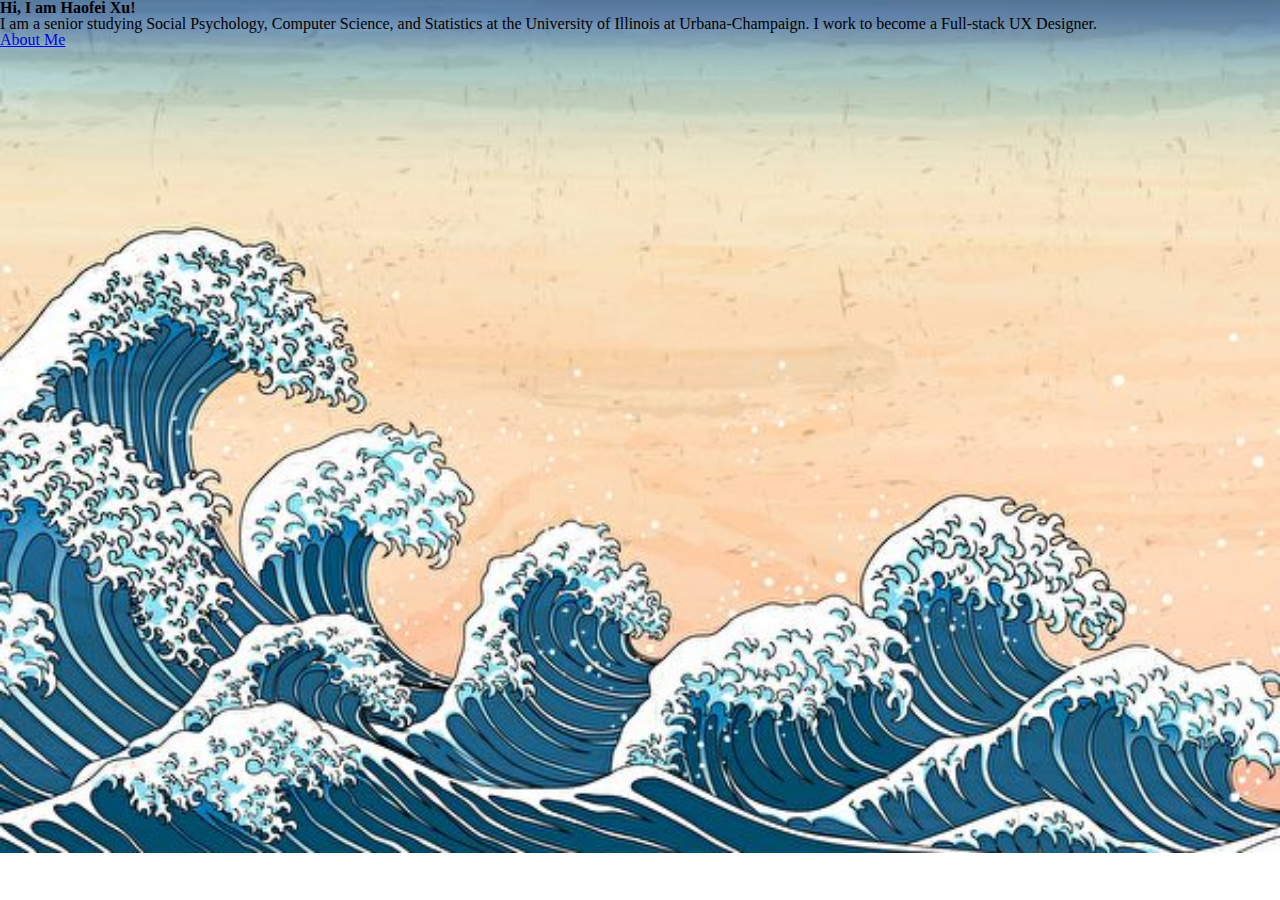
==== index.html @ f77e24a6 "Add files via upload" ====
<!DOCTYPE html>
<html lang="en">

<head>
    <meta charset="UTF-8">
    <meta http-equiv="X-UA-Compatible" content="IE=edge">
    <meta name="viewport" content="width=device-width, initial-scale=1.0">
    <title>Haofei Xu | Portfolio</title>
    <link rel="stylesheet" href="css/html5reset.css">
    <link rel="stylesheet" href="css/style.css">
</head>

<body>
    <header></header>
    <nav></nav>
    <main>
        <div style="position: absolute">
            <p style="font-weight: bold;">Hi, I am Haofei Xu!</p>
            <p>I am a senior studying Social Psychology, Computer Science, and Statistics at the
                University of Illinois at
                Urbana-Champaign. I work to become a Full-stack UX Designer.</p>
            <a href="/about.html">About Me</a>
        </div>
        <img src="images/background.jpeg" alt="Ukiyo-e" style="width: 100vw;">

    </main>
    <footer></footer>
</body>

</html>
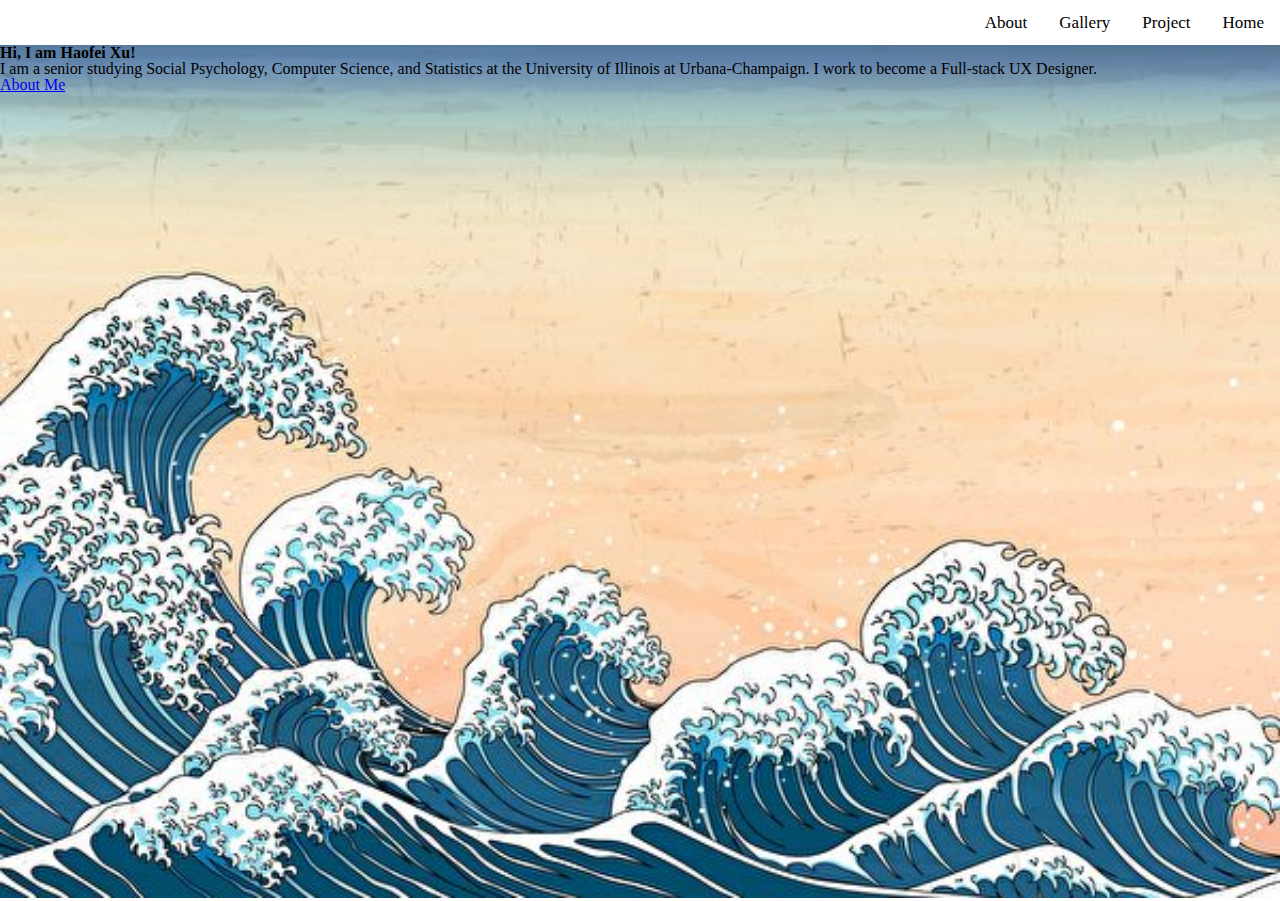
==== commit e60d8b3a: "Checkpoint Update" ====
--- a/index.html
+++ b/index.html
@@ -12,7 +12,12 @@
 
 <body>
     <header></header>
-    <nav></nav>
+    <nav>
+        <a href="index.html">Home</a>
+        <a href="project.html">Project</a>
+        <a href="gallery.html">Gallery</a>
+        <a href="about.html">About</a>
+    </nav>
     <main>
         <div style="position: absolute">
             <p style="font-weight: bold;">Hi, I am Haofei Xu!</p>
@@ -21,7 +26,7 @@
                 Urbana-Champaign. I work to become a Full-stack UX Designer.</p>
             <a href="/about.html">About Me</a>
         </div>
-        <img src="images/background.jpeg" alt="Ukiyo-e" style="width: 100vw;">
+        <img id="bg" src="images/background.jpeg" alt="Ukiyo-e">
 
     </main>
     <footer></footer>
--- a/css/style.css
+++ b/css/style.css
@@ -0,0 +1,44 @@
+nav {
+    background-color: #fff;
+    overflow: hidden;
+}
+
+nav a {
+    float: right;
+    text-align: center;
+    padding: 14px 16px;
+    text-decoration: none;
+    font-size: 17px;
+    color: #000;
+}
+
+nav a:hover {
+    background-color: lightgreen;
+    color: black;
+    font-weight: bold;
+}
+
+#simply {
+    width: 100vw;
+}
+
+.container {
+    display: grid;
+    grid-template: repeat(3, 180px) /repeat(3, 300px);
+    grid-gap: 10 px;
+    align-items: center;
+    justify-items: center;
+}
+
+.container img:hover {
+    transform: scale(1.1);
+    transition-duration: 300ms;
+}
+
+#me {
+    width: 500px
+}
+
+#bg {
+    width: 100vw;
+}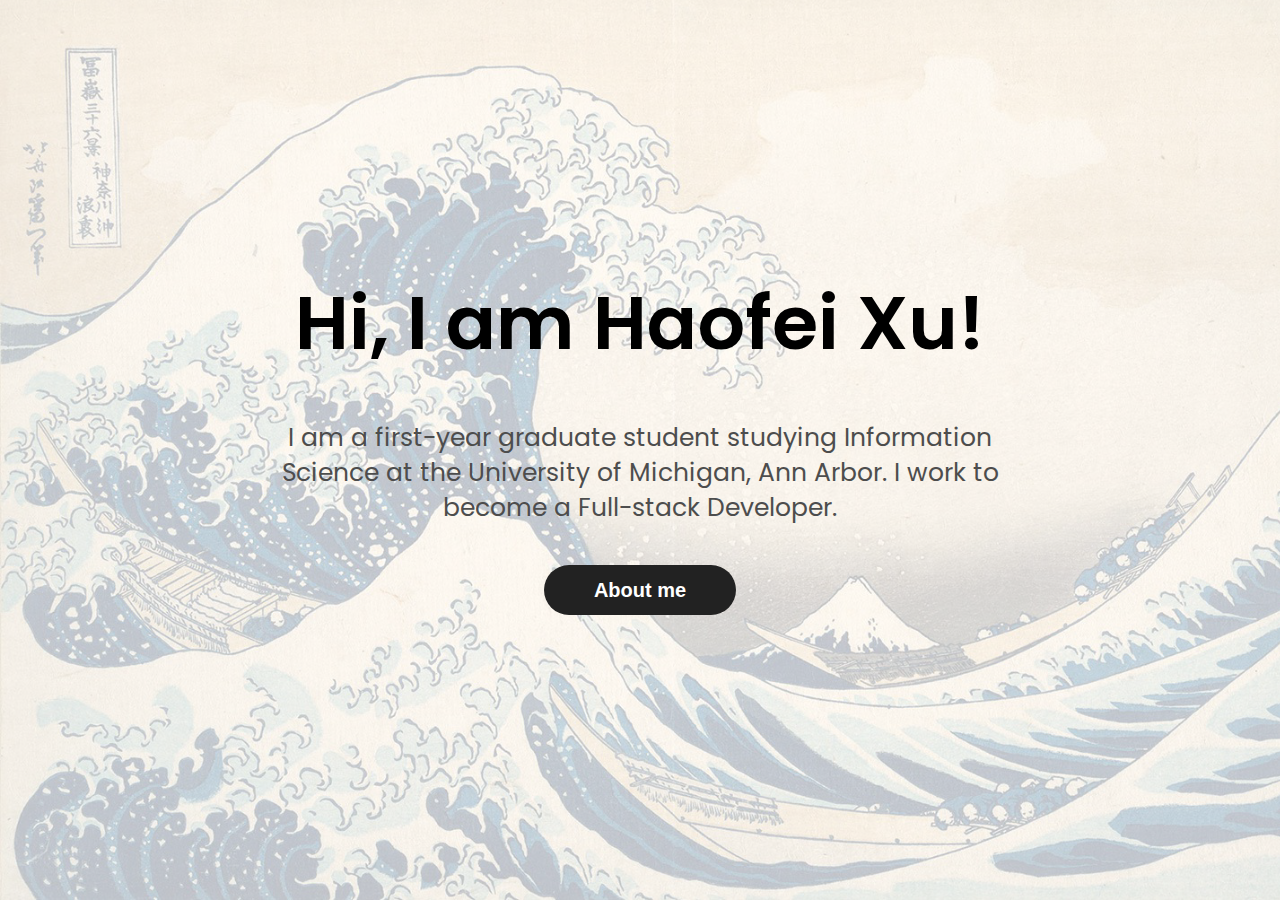
==== commit deca8b2a: "Add files via upload" ====
--- a/index.html
+++ b/index.html
@@ -7,27 +7,28 @@
     <meta name="viewport" content="width=device-width, initial-scale=1.0">
     <title>Haofei Xu | Portfolio</title>
     <link rel="stylesheet" href="css/html5reset.css">
-    <link rel="stylesheet" href="css/style.css">
+    <link rel="stylesheet" href="css/index.css">
+    <link rel="preconnect" href="https://fonts.googleapis.com">
+    <link rel="preconnect" href="https://fonts.gstatic.com" crossorigin>
+    <link href="https://fonts.googleapis.com/css2?family=Poppins:wght@300;400;500;600&display=swap" rel="stylesheet">
 </head>
 
 <body>
     <header></header>
-    <nav>
-        <a href="index.html">Home</a>
-        <a href="project.html">Project</a>
-        <a href="gallery.html">Gallery</a>
-        <a href="about.html">About</a>
-    </nav>
-    <main>
-        <div style="position: absolute">
-            <p style="font-weight: bold;">Hi, I am Haofei Xu!</p>
-            <p>I am a senior studying Social Psychology, Computer Science, and Statistics at the
-                University of Illinois at
-                Urbana-Champaign. I work to become a Full-stack UX Designer.</p>
-            <a href="/about.html">About Me</a>
+    <main class="bg-wrapper">
+        <div style="position: absolute; display: flex; flex-direction: column;">
+            <p style="font-weight: 600; font-size: 75px; text-align: center; margin-bottom: 60px">Hi, I am Haofei Xu!
+            </p>
+            <p
+                style="color: #4d4d4d; font-weight: 400; font-size: 25px; line-height: 35px; width: 60%; align-self: center; text-align: center; margin-bottom: 40px">
+                I am a
+                first-year graduate
+                student
+                studying Information
+                Science at the University of Michigan, Ann Arbor. I work to become a
+                Full-stack Developer.</p>
+            <a class="button" href="/about.html">About me</a>
         </div>
-        <img id="bg" src="images/background.jpeg" alt="Ukiyo-e">
-
     </main>
     <footer></footer>
 </body>
--- a/css/index.css
+++ b/css/index.css
@@ -0,0 +1,58 @@
+html {
+    font-family: 'Poppins', sans-serif;
+}
+
+.bg-wrapper {
+    position: relative;
+    height: 100vh;
+    width: 100%;
+    display: flex;
+    align-items: center;
+    justify-content: center;
+    background-image: url('../images/background.jpeg');
+    background-size: cover;
+}
+
+.bg-wrapper::before {
+    content: "";
+    position: absolute;
+    top: 0px;
+    right: 0px;
+    bottom: 0px;
+    left: 0px;
+    background-color: rgba(255, 255, 255, 0.7);
+}
+
+.button {
+    border-radius: 100px;
+    color: #ffffff;
+    font-family: arial;
+    font-size: 20px;
+    font-style: normal;
+    font-weight: bold;
+    line-height: 40px;
+    text-transform: none;
+    text-decoration: none;
+    background-color: #222222;
+    border: none;
+    transition: background 0.2s ease, color 0.2s ease;
+
+    align-items: center;
+    cursor: pointer;
+    display: inline-flex;
+    margin: 0 auto;
+    padding: 5px 50px;
+    max-width: 100%;
+    overflow: hidden;
+    white-space: nowrap;
+    word-break: keep-all;
+}
+
+.button:hover {
+    color: #ffffff;
+    font-style: normal;
+    font-weight: bold;
+    text-decoration: none;
+    text-transform: none;
+    background-color: rgba(34, 34, 34, 0.75);
+}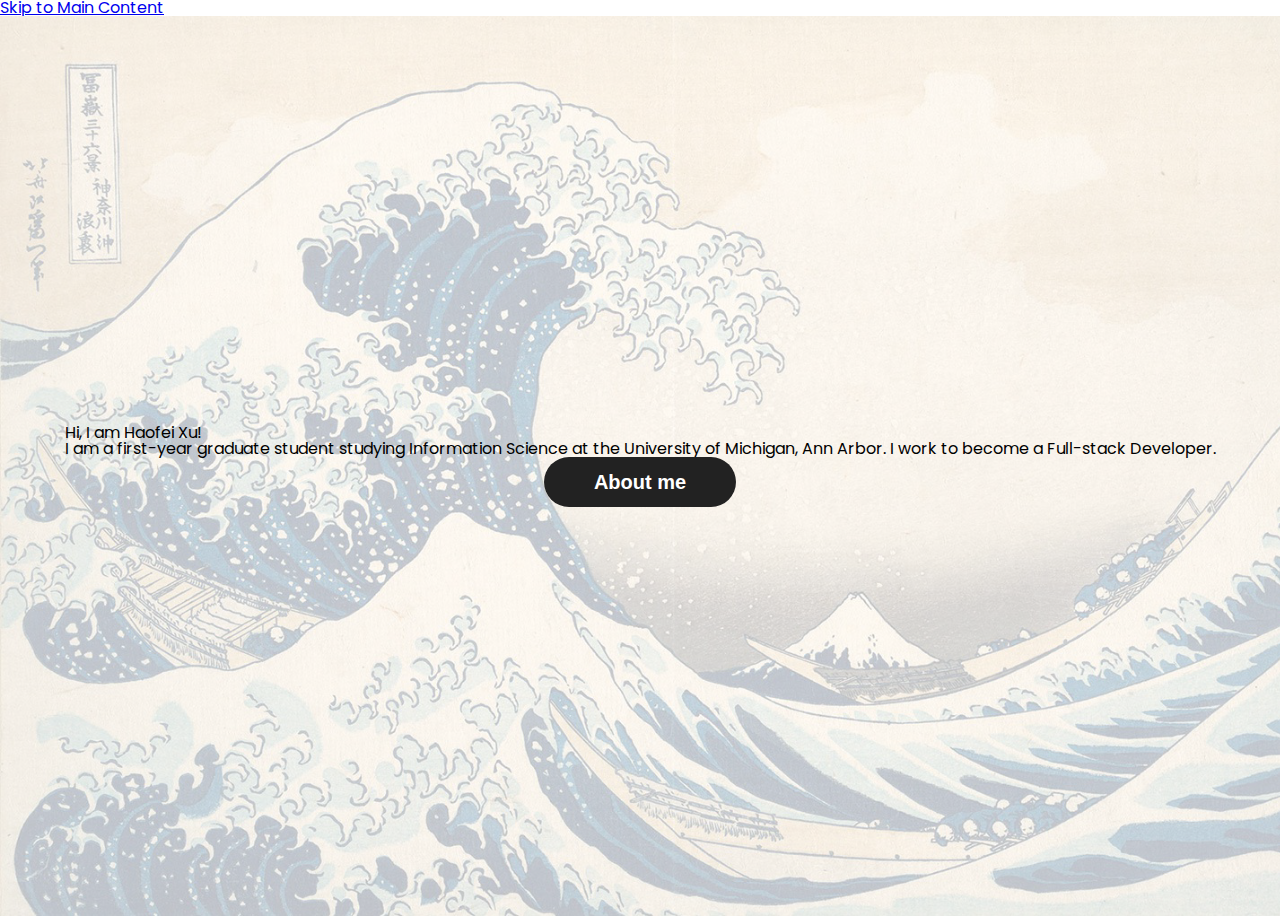
==== commit 1d799323: "Add files via upload" ====
--- a/index.html
+++ b/index.html
@@ -6,21 +6,31 @@
     <meta http-equiv="X-UA-Compatible" content="IE=edge">
     <meta name="viewport" content="width=device-width, initial-scale=1.0">
     <title>Haofei Xu | Portfolio</title>
+    <link rel="icon" type="image/x-icon" href="/images/favicon.jpeg">
     <link rel="stylesheet" href="css/html5reset.css">
     <link rel="stylesheet" href="css/index.css">
     <link rel="preconnect" href="https://fonts.googleapis.com">
     <link rel="preconnect" href="https://fonts.gstatic.com" crossorigin>
     <link href="https://fonts.googleapis.com/css2?family=Poppins:wght@300;400;500;600&display=swap" rel="stylesheet">
+    <!-- Google tag (gtag.js) -->
+    <script async src="https://www.googletagmanager.com/gtag/js?id=G-KRR61F2N2K"></script>
+    <script>
+        window.dataLayer = window.dataLayer || [];
+        function gtag() { dataLayer.push(arguments); }
+        gtag('js', new Date());
+
+        gtag('config', 'G-KRR61F2N2K');
+    </script>
 </head>
 
 <body>
+    <div class="skip"><a href="#main">Skip to Main Content</a></div>
     <header></header>
-    <main class="bg-wrapper">
+    <main class="bg-wrapper" id="main">
         <div style="position: absolute; display: flex; flex-direction: column;">
-            <p style="font-weight: 600; font-size: 75px; text-align: center; margin-bottom: 60px">Hi, I am Haofei Xu!
+            <p id="title">Hi, I am Haofei Xu!
             </p>
-            <p
-                style="color: #4d4d4d; font-weight: 400; font-size: 25px; line-height: 35px; width: 60%; align-self: center; text-align: center; margin-bottom: 40px">
+            <p id="parag">
                 I am a
                 first-year graduate
                 student
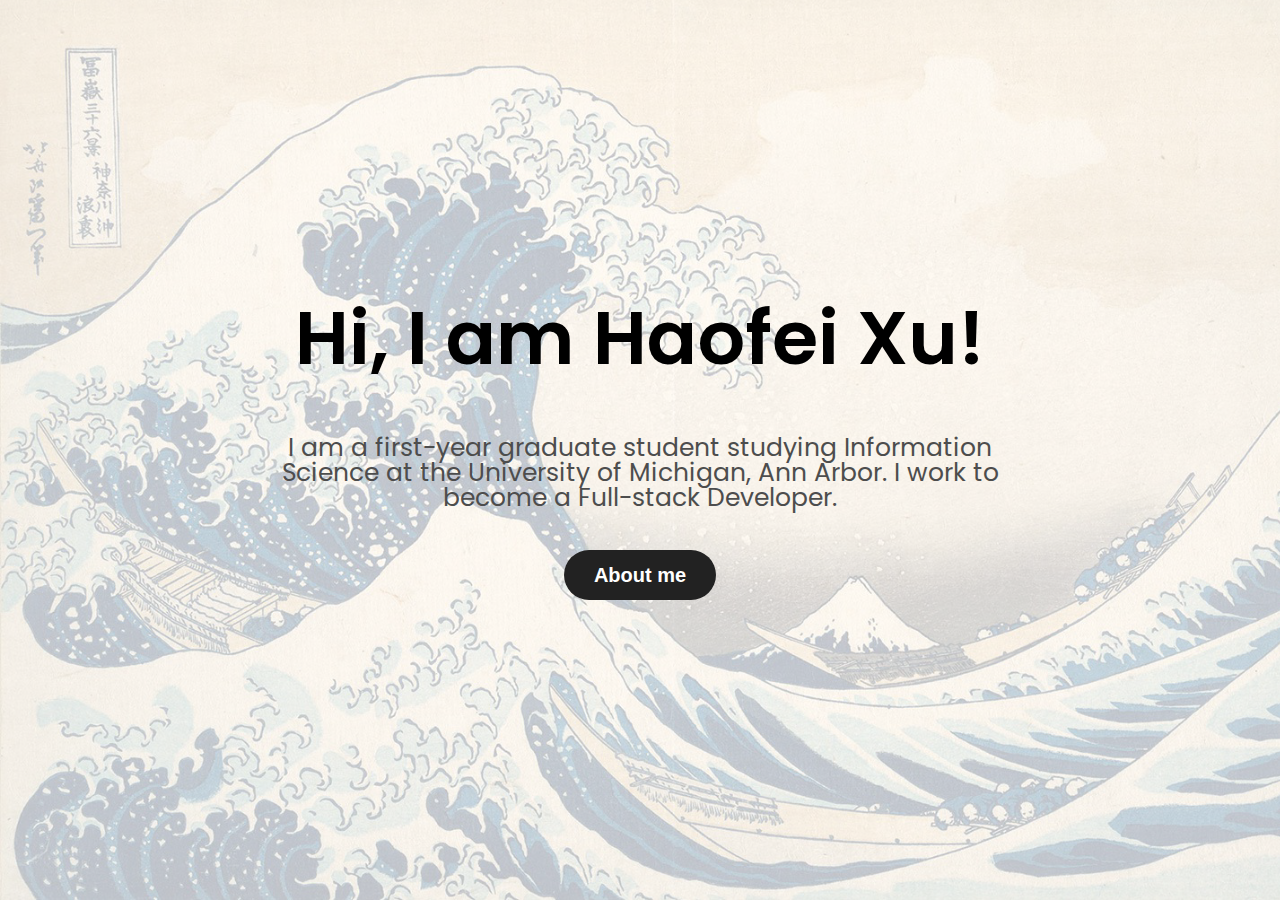
==== commit 87853cb7: "Update index.html" ====
--- a/index.html
+++ b/index.html
@@ -37,10 +37,10 @@
                 studying Information
                 Science at the University of Michigan, Ann Arbor. I work to become a
                 Full-stack Developer.</p>
-            <a class="button" href="/about.html">About me</a>
+            <a class="button" href="about.html">About me</a>
         </div>
     </main>
     <footer></footer>
 </body>
 
-</html>+</html>
--- a/css/index.css
+++ b/css/index.css
@@ -1,5 +1,48 @@
 html {
     font-family: 'Poppins', sans-serif;
+}
+
+.skip a {
+    background: white;
+    left: 0;
+    padding: 6px;
+    -webkit-transition: top 1s ease-out;
+    transition: top 1s ease-out;
+    z-index: 1;
+    /*Your code here - position relative to the parent */
+    /*Your code here - place 500px left and 40px higher */
+    position: absolute;
+    left: -500px;
+    top: -40px;
+}
+
+#title {
+    font-weight: 600;
+    font-size: 35px;
+    text-align: center;
+    margin-bottom: 60px;
+}
+
+#parag {
+    color: #4d4d4d;
+    font-weight: 400;
+    font-size: 15px;
+    line-height: 20px;
+    width: 60%;
+    align-self: center;
+    text-align: center;
+    margin-bottom: 40px;
+}
+
+.skip a:focus {
+    background: white;
+    top: 0;
+    left: 0;
+    padding: 6px;
+    -webkit-transition: top 1s ease-out;
+    transition: top 1s ease-out;
+    z-index: 1;
+    position: absolute;
 }
 
 .bg-wrapper {
@@ -27,7 +70,7 @@
     border-radius: 100px;
     color: #ffffff;
     font-family: arial;
-    font-size: 20px;
+    font-size: 15px;
     font-style: normal;
     font-weight: bold;
     line-height: 40px;
@@ -41,7 +84,7 @@
     cursor: pointer;
     display: inline-flex;
     margin: 0 auto;
-    padding: 5px 50px;
+    padding: 5px 30px;
     max-width: 100%;
     overflow: hidden;
     white-space: nowrap;
@@ -55,4 +98,42 @@
     text-decoration: none;
     text-transform: none;
     background-color: rgba(34, 34, 34, 0.75);
+}
+
+@media (min-width: 480px) {
+    #title {
+        font-size: 50px;
+    }
+
+    #parag {
+        font-size: 20px;
+        line-height: 35px;
+    }
+
+    .button {
+        font-size: 20px;
+        line-height: 40px;
+    }
+}
+
+@media (min-width: 1024px) {
+    #title {
+        font-size: 75px;
+    }
+
+    #parag {
+        font-size: 25px;
+        line-height: 25px;
+    }
+
+    .button {
+        font-size: 20px;
+        line-height: 40px;
+    }
+}
+
+@media (prefers-reduced-motion) {
+    html {
+        animation: none;
+    }
 }